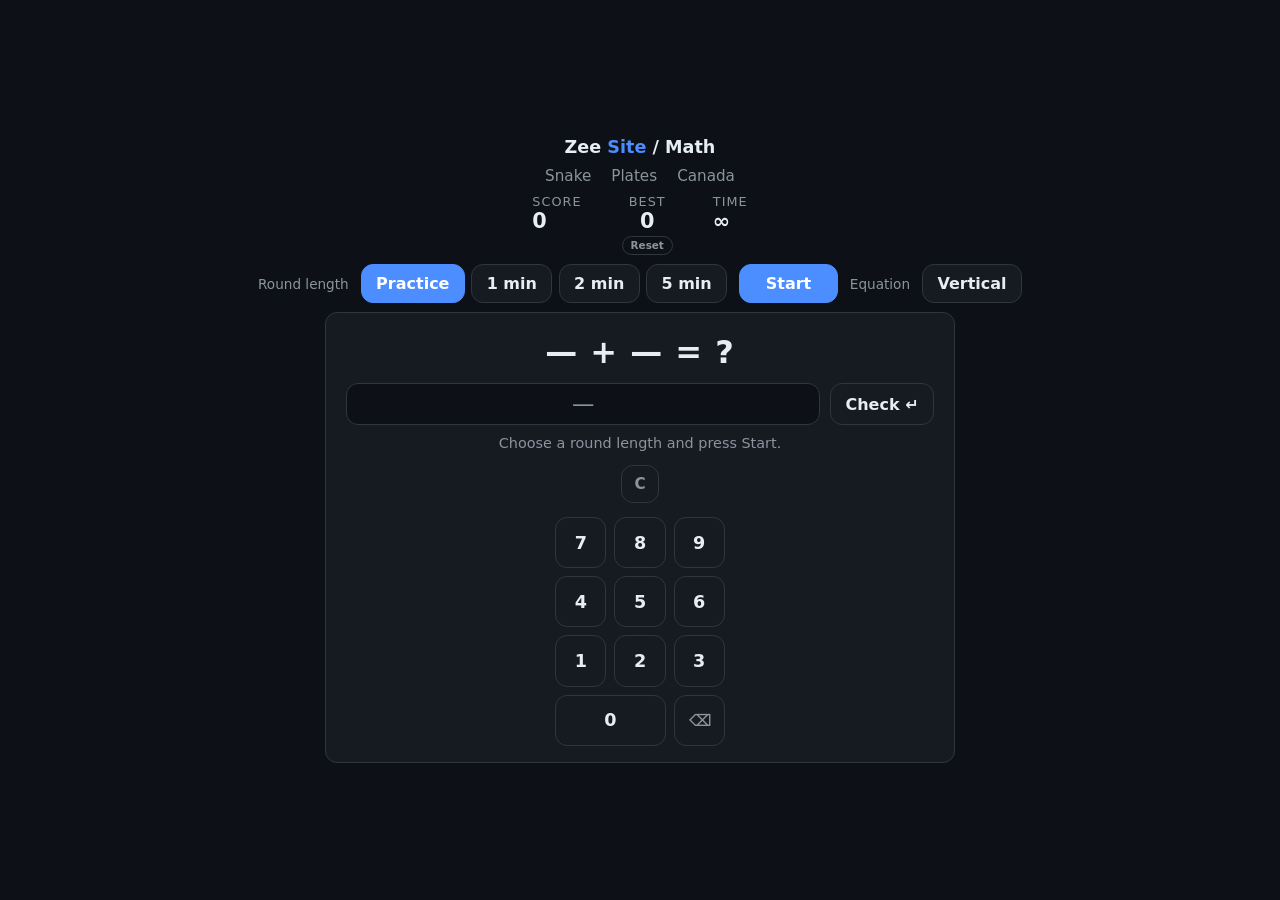
==== math.html @ 6aa4757a "Track collected emojis and display grouped counts above equation" ====
<!DOCTYPE html>
<html lang="en">
<head>
  <meta charset="UTF-8" />
  <meta name="viewport" content="width=device-width, initial-scale=1.0" />
  <meta name="description" content="A timed addition and subtraction game with an on-screen numpad and high scores." />
  <title>Math — Zee Site</title>
  <style>
    :root {
      --bg: #0d1117;
      --surface: #161b22;
      --text: #e6edf3;
      --muted: #8b949e;
      --accent: #4c8dff;
      --border: #30363d;
      --good: #3fb950;
      --bad: #f85149;
      --tens: #58a6ff;
      --ones: #e3b341;
      --radius: 12px;
    }

    * { margin: 0; padding: 0; box-sizing: border-box; }
    [hidden] { display: none !important; }

    body {
      font-family: system-ui, -apple-system, "Segoe UI", sans-serif;
      background: var(--bg);
      color: var(--text);
      min-height: 100vh;
      display: flex;
      flex-direction: column;
      align-items: center;
      justify-content: center;
      gap: 0.9rem;
      padding: 1.5rem;
    }

    .brand { text-decoration: none; color: var(--text); font-weight: 700; font-size: 1.1rem; }
    .brand span { color: var(--accent); }
    .game-nav { display: flex; gap: 1.25rem; }
    .game-nav a { color: var(--muted); text-decoration: none; font-size: 0.95rem; }
    .game-nav a:hover { color: var(--text); }

    .hud {
      display: flex;
      gap: 2.5rem;
      font-variant-numeric: tabular-nums;
    }
    .hud .label { color: var(--muted); font-size: 0.8rem; text-transform: uppercase; letter-spacing: 0.08em; }
    .hud .value { font-size: 1.3rem; font-weight: 700; }
    .hud .best-cell { text-align: center; }
    .reset-best {
      display: block;
      margin: 0.15rem auto 0;
      padding: 0.15rem 0.5rem;
      font-size: 0.65rem;
      font-weight: 600;
      color: var(--muted);
      background: transparent;
      border: 1px solid var(--border);
      border-radius: 999px;
    }
    .reset-best:hover:not(:disabled) { color: var(--text); border-color: var(--accent); }

    .timebar { width: 100%; max-width: 420px; height: 4px; background: var(--border); border-radius: 999px; overflow: hidden; }
    .timebar-fill { height: 100%; width: 100%; background: var(--accent); transition: width 0.2s linear; }

    .setup {
      display: flex;
      align-items: center;
      gap: 0.75rem;
      flex-wrap: wrap;
      justify-content: center;
    }
    .setup-label { color: var(--muted); font-size: 0.85rem; }
    .presets { display: flex; gap: 0.4rem; }

    button {
      background: var(--surface);
      color: var(--text);
      border: 1px solid var(--border);
      padding: 0.55rem 0.9rem;
      border-radius: var(--radius);
      font: inherit;
      font-weight: 600;
      cursor: pointer;
    }
    button:hover:not(:disabled) { border-color: var(--accent); }
    button:disabled { opacity: 0.45; cursor: default; }
    button:focus-visible { outline: 2px solid var(--accent); outline-offset: 2px; }

    .preset.selected { background: var(--accent); border-color: var(--accent); color: #fff; }
    .primary { background: var(--accent); border-color: var(--accent); color: #fff; padding-inline: 1.6rem; }

    .board-wrap { position: relative; width: 100%; max-width: 420px; }
    .main-col { display: flex; flex-direction: column; gap: 0.9rem; min-width: 0; }
    .emoji-strip {
      display: flex;
      align-items: center;
      gap: 0.5rem;
      flex-wrap: wrap;
      padding: 0.4rem 0.6rem;
      background: var(--bg);
      border: 1px solid var(--border);
      border-radius: 8px;
      min-height: 2.2rem;
    }
    .emoji-strip .strip-title {
      color: var(--muted);
      font-size: 0.7rem;
      text-transform: uppercase;
      letter-spacing: 0.08em;
      margin-right: 0.25rem;
    }
    .emoji-strip .chips {
      display: flex;
      align-items: center;
      gap: 0.35rem;
      flex-wrap: wrap;
      flex: 1 1 auto;
    }
    .emoji-strip .chip {
      display: inline-flex;
      align-items: center;
      gap: 0.25rem;
      background: var(--surface);
      border: 1px solid var(--border);
      border-radius: 999px;
      padding: 0.15rem 0.5rem;
      font-size: 0.95rem;
      line-height: 1;
    }
    .emoji-strip .chip .n {
      color: var(--muted);
      font-size: 0.7rem;
      font-variant-numeric: tabular-nums;
    }
    .emoji-strip .strip-total {
      color: var(--muted);
      font-size: 0.8rem;
      font-variant-numeric: tabular-nums;
      margin-left: auto;
    }

    .game {
      background: var(--surface);
      border: 1px solid var(--border);
      border-radius: var(--radius);
      padding: 1.25rem;
      display: flex;
      flex-direction: column;
      gap: 0.9rem;
    }

    .question {
      text-align: center;
      font-size: 2.4rem;
      font-weight: 700;
      font-variant-numeric: tabular-nums;
      letter-spacing: 0.03em;
      padding: 0.4rem 0;
    }
    .question.vertical {
      display: flex;
      flex-direction: column;
      align-items: flex-end;
      width: max-content;
      margin-inline: auto;
      line-height: 1.1;
      padding: 0;
    }
    .question.vertical .v-row { padding-right: 0.35rem; }
    .question.vertical .v-rule { width: 100%; height: 2px; background: var(--text); margin: 0.15rem 0; }

    .answer-row { display: flex; gap: 0.6rem; }
    .answer {
      flex: 1;
      min-height: 3rem;
      display: flex;
      align-items: center;
      justify-content: center;
      background: var(--bg);
      border: 1px solid var(--border);
      border-radius: var(--radius);
      font-size: 1.6rem;
      font-weight: 700;
      font-variant-numeric: tabular-nums;
    }
    .answer.empty { color: var(--muted); font-weight: 400; }
    .check { min-width: 6.5rem; }

    .feedback { text-align: center; min-height: 1.3rem; font-size: 0.9rem; color: var(--muted); }
    .feedback.good { color: var(--good); }
    .feedback.bad { color: var(--bad); }

    .work {
      border-top: 1px solid var(--border);
      padding-top: 0.9rem;
      display: flex;
      flex-direction: column;
      gap: 0.75rem;
      text-align: left;
    }
    .work h3 {
      font-size: 0.75rem;
      text-transform: uppercase;
      letter-spacing: 0.08em;
      color: var(--accent);
      margin-bottom: 0.35rem;
    }
    .break-diagram { display: flex; flex-direction: column; gap: 0.75rem; }
    .break-equation {
      display: flex;
      align-items: flex-start;
      justify-content: center;
      gap: 0.6rem;
      flex-wrap: wrap;
    }
    .break-term { display: flex; flex-direction: column; align-items: center; min-width: 5.6rem; }
    .break-term .num { font-size: 1.4rem; font-weight: 700; font-variant-numeric: tabular-nums; line-height: 1.2; }
    .break-term .num.whole { color: var(--text); }
    .break-term .num.split { color: var(--accent); }
    .break-op { font-size: 1.3rem; color: var(--muted); padding-top: 0.1rem; }
    .break-result { font-size: 1.4rem; font-weight: 700; color: var(--good); padding-top: 0.1rem; font-variant-numeric: tabular-nums; }
    .bond {
      width: 100%;
      height: 16px;
      position: relative;
      margin-top: 2px;
    }
    .bond .stem { position: absolute; left: 50%; top: 0; width: 2px; height: 8px; background: var(--border); }
    .bond .bar { position: absolute; left: 24%; right: 24%; top: 8px; height: 2px; background: var(--border); }
    .bond .leg { position: absolute; top: 8px; width: 2px; height: 8px; background: var(--border); }
    .bond .leg.left { left: 24%; }
    .bond .leg.right { right: 24%; }
    .break-boxes { display: flex; gap: 0.45rem; width: 100%; }
    .break-box {
      flex: 1;
      min-width: 0;
      text-align: center;
      background: var(--bg);
      border: 2px solid var(--border);
      border-radius: 8px;
      padding: 0.3rem 0.15rem;
    }
    .break-box.tens { border-color: var(--tens); }
    .break-box.ones { border-color: var(--ones); }
    .break-box b { display: block; font-size: 1.15rem; font-variant-numeric: tabular-nums; }
    .break-box.tens b { color: var(--tens); }
    .break-box.ones b { color: var(--ones); }
    .break-box small { display: block; color: var(--muted); font-size: 0.55rem; letter-spacing: 0.08em; }
    .break-steps { display: flex; flex-direction: column; gap: 0.15rem; font-size: 0.95rem; font-variant-numeric: tabular-nums; }
    .break-steps .line { display: flex; gap: 0.5rem; align-items: baseline; color: var(--muted); }
    .break-steps .line .tag { min-width: 3.4rem; font-size: 0.6rem; text-transform: uppercase; letter-spacing: 0.08em; color: var(--muted); }
    .break-steps .line.tens-line .eq { color: var(--tens); }
    .break-steps .line.ones-line .eq { color: var(--ones); }
    .break-steps .line.final { color: var(--text); font-weight: 700; }
    .break-steps .line.final .eq { color: var(--good); }
    .break-steps .note { font-size: 0.8rem; color: var(--muted); padding-left: 3.9rem; }
    .nl-svg { display: block; width: 100%; height: auto; }
    .nl-base, .nl-tick { stroke: var(--border); stroke-width: 2; }
    .nl-tick { stroke-width: 1.5; }
    .nl-dot { fill: var(--bg); stroke: var(--accent); stroke-width: 2; }
    .nl-dot.end { fill: var(--accent); }
    .nl-label { fill: var(--muted); font-size: 11px; font-variant-numeric: tabular-nums; }
    .nl-label.end { fill: var(--accent); font-weight: 700; }
    .nl-arc { fill: none; stroke: var(--accent); stroke-width: 1.5; }
    .nl-arrow { fill: var(--border); }
    .nl-jump { fill: var(--text); font-size: 10px; text-anchor: middle; }
    .work-summary { color: var(--muted); font-size: 0.85rem; }
    .work .next { align-self: center; }

    .numpad {
      display: grid;
      grid-template-columns: repeat(3, 3.2rem);
      gap: 0.5rem;
      align-self: center;
    }
    .numpad button { height: 3.2rem; font-size: 1.1rem; }
    .numpad button.wide { grid-column: span 2; }
    .numpad .fn { color: var(--muted); font-size: 1rem; }
    .clear-btn {
      align-self: center;
      width: 2.4rem;
      height: 2.4rem;
      padding: 0;
      font-size: 0.95rem;
      color: var(--muted);
      margin-bottom: 0.25rem;
    }

    .overlay {
      position: absolute;
      inset: 0;
      display: flex;
      flex-direction: column;
      align-items: center;
      justify-content: center;
      gap: 0.75rem;
      background: color-mix(in srgb, var(--bg) 82%, transparent);
      border-radius: var(--radius);
      text-align: center;
      padding: 1rem;
    }
    .overlay h2 { font-size: 1.6rem; }
    .overlay p { color: var(--muted); }
    .overlay-actions { display: flex; gap: 0.6rem; flex-wrap: wrap; justify-content: center; }

    /* Desktop: two-column layout to avoid vertical scrolling on 1080p */
    @media (min-width: 900px) {
      body { padding: 0.75rem 1rem; gap: 0.6rem; }
      .timebar { max-width: 630px; }
      .board-wrap { max-width: 630px; }
      .game { flex-direction: row; align-items: flex-start; gap: 1.25rem; padding: 1rem 1.25rem; }
      .main-col { flex: 1 1 0; gap: 0.6rem; }
      .work {
        border-top: 1px solid var(--border);
        padding-top: 0.9rem;
        padding-left: 0;
      }
      .question { font-size: 2rem; padding: 0.2rem 0; }
      .answer { min-height: 2.6rem; font-size: 1.4rem; }
    }

  </style>
</head>
<body>
  <a class="brand" href="index.html">Zee<span> Site</span> / Math</a>
  <nav class="game-nav">
    <a href="snake.html">Snake</a>
    <a href="plates.html">Plates</a>
    <a href="plates-canada.html">Canada</a>
  </nav>

  <div class="hud">
    <div><div class="label">Score</div><div class="value" id="score">0</div></div>
    <div class="best-cell">
      <div class="label">Best</div>
      <div class="value" id="best">0</div>
      <button type="button" id="resetBestBtn" class="reset-best" title="Reset best score" aria-label="Reset best score">Reset</button>
    </div>
    <div><div class="label">Time</div><div class="value" id="time">60</div></div>
  </div>

  <div class="timebar" id="timebar" aria-hidden="true"><div class="timebar-fill" id="timeFill"></div></div>

  <div class="setup">
    <span class="setup-label">Round length</span>
    <div class="presets" id="presets" role="group" aria-label="Round length">
      <button type="button" class="preset selected" data-seconds="0" aria-pressed="true">Practice</button>
      <button type="button" class="preset" data-seconds="60" aria-pressed="false">1 min</button>
      <button type="button" class="preset" data-seconds="120" aria-pressed="false">2 min</button>
      <button type="button" class="preset" data-seconds="300" aria-pressed="false">5 min</button>
    </div>
    <button type="button" id="startBtn" class="primary">Start</button>
    <span class="setup-label">Equation</span>
    <button type="button" id="layoutBtn" class="preset" aria-pressed="false" aria-label="Show equations vertically">Vertical</button>
  </div>

  <div class="board-wrap">
    <section class="game" id="game" aria-label="Math game">
      <div class="main-col">
        <div class="emoji-strip" id="emojiStrip" hidden>
          <span class="strip-title">Collected</span>
          <span class="chips" id="emojiChips"></span>
          <span class="strip-total" id="emojiTotal">0</span>
        </div>
        <div class="question" id="question" aria-live="polite">&#8212; + &#8212; = ?</div>

        <div class="answer-row">
          <div class="answer empty" id="answer" aria-label="Your answer">&#8212;</div>
          <button type="button" id="checkBtn" class="check">Check &#8629;</button>
        </div>

        <p class="feedback" id="feedback" aria-live="polite">Choose a round length and press Start.</p>

        <button type="button" id="clearBtn" class="fn clear-btn" data-key="clear" aria-label="Clear answer">C</button>
        <div class="numpad" id="numpad">
          <button type="button" data-key="7" aria-label="Digit 7">7</button>
          <button type="button" data-key="8" aria-label="Digit 8">8</button>
          <button type="button" data-key="9" aria-label="Digit 9">9</button>
          <button type="button" data-key="4" aria-label="Digit 4">4</button>
          <button type="button" data-key="5" aria-label="Digit 5">5</button>
          <button type="button" data-key="6" aria-label="Digit 6">6</button>
          <button type="button" data-key="1" aria-label="Digit 1">1</button>
          <button type="button" data-key="2" aria-label="Digit 2">2</button>
          <button type="button" data-key="3" aria-label="Digit 3">3</button>
          <button type="button" data-key="0" class="wide" aria-label="Digit 0">0</button>
          <button type="button" class="fn" data-key="back" aria-label="Backspace">&#9003;</button>
        </div>

        <div class="work" id="work" hidden>
          <button type="button" id="nextBtn" class="primary next">Next question</button>
          <div>
            <h3>Break apart</h3>
            <div class="steps" id="workSteps"></div>
          </div>
          <div>
            <h3>Number line</h3>
            <div class="number-line" id="workLine"></div>
            <div class="work-summary" id="workSummary"></div>
          </div>
        </div>
      </div>
    </section>

    <div class="overlay" id="overlay" hidden>
      <h2 id="overlayTitle">Time's up!</h2>
      <p id="overlayText">Score: 0 &middot; Best: 0</p>
      <div class="overlay-actions">
        <button type="button" id="againBtn" class="primary">Play again</button>
        <button type="button" id="stopBtn">Stop</button>
      </div>
    </div>
  </div>


  <script>
    const scoreEl = document.getElementById('score');
    const bestEl = document.getElementById('best');
    const timeEl = document.getElementById('time');
    const timebarEl = document.getElementById('timebar');
    const timeFill = document.getElementById('timeFill');
    const presetsEl = document.getElementById('presets');
    const startBtn = document.getElementById('startBtn');
    const layoutBtn = document.getElementById('layoutBtn');
    const questionEl = document.getElementById('question');
    const answerEl = document.getElementById('answer');
    const checkBtn = document.getElementById('checkBtn');
    const feedbackEl = document.getElementById('feedback');
    const workEl = document.getElementById('work');
    const workStepsEl = document.getElementById('workSteps');
    const workLineEl = document.getElementById('workLine');
    const workSummaryEl = document.getElementById('workSummary');
    const emojiStripEl = document.getElementById('emojiStrip');
    const emojiChipsEl = document.getElementById('emojiChips');
    const emojiTotalEl = document.getElementById('emojiTotal');
    const nextBtn = document.getElementById('nextBtn');
    const numpadEl = document.getElementById('numpad');
    const clearBtn = document.getElementById('clearBtn');
    const overlay = document.getElementById('overlay');
    const overlayTitle = document.getElementById('overlayTitle');
    const overlayText = document.getElementById('overlayText');
    const againBtn = document.getElementById('againBtn');
    const stopBtn = document.getElementById('stopBtn');
    const resetBestBtn = document.getElementById('resetBestBtn');

    let best = 0;
    try {
      const stored = Number(localStorage.getItem('math-best') || 0);
      if (Number.isFinite(stored) && stored >= 0) best = stored;
    } catch (e) { /* storage unavailable */ }

    let roundSeconds = 0;
    let secondsLeft = 0;
    let score = 0;
    let running = false;
    let answer = '';
    let current = null;
    let lastKey = '';
    let deadline = 0;
    let timerId = null;
    let vertical = false;
    let showingWork = false;
    let collectedEmojis = {};
    let collectedTotal = 0;

    function updateHud() {
      scoreEl.textContent = score;
      bestEl.textContent = best;
      const untimed = roundSeconds === 0;
      timeEl.textContent = untimed ? '\u221E' : secondsLeft;
      timebarEl.hidden = untimed;
      if (!untimed) timeFill.style.width = (secondsLeft / roundSeconds * 100) + '%';
    }

    function selectPreset(seconds) {
      if (running) return;
      roundSeconds = seconds;
      secondsLeft = seconds;
      presetsEl.querySelectorAll('.preset').forEach((b) => {
        const on = Number(b.dataset.seconds) === seconds;
        b.classList.toggle('selected', on);
        b.setAttribute('aria-pressed', String(on));
      });
      updateHud();
    }

    function setFeedback(message, tone) {
      feedbackEl.textContent = message;
      feedbackEl.className = 'feedback' + (tone ? ' ' + tone : '');
    }

    function renderQuestion() {
      questionEl.classList.toggle('vertical', vertical && !!current);
      if (!current) {
        questionEl.textContent = '\u2014 + \u2014 = ?';
      } else if (vertical) {
        questionEl.innerHTML = '<span class="v-row">' + current.a + '</span>' +
          '<span class="v-row">' + current.op + ' ' + current.b + '</span>' +
          '<span class="v-rule"></span>' +
          '<span class="v-row">?</span>';
      } else {
        questionEl.textContent = current.a + ' ' + current.op + ' ' + current.b + ' = ?';
      }
    }

    function generateQuestion() {
      let q, key, tries = 0;
      do {
        const op = Math.random() < 0.5 ? '+' : '\u2212';
        let a = 10 + Math.floor(Math.random() * 90);
        let b;
        if (op === '+') {
          // Keep both operands two-digit and cap the sum at 109.
          b = 10 + Math.floor(Math.random() * (100 - a));
        } else {
          b = 10 + Math.floor(Math.random() * 90);
          if (a < b) { const t = a; a = b; b = t; }
        }
        q = { a: a, b: b, op: op, result: op === '+' ? a + b : a - b };
        key = a + op + b;
        tries++;
      } while (key === lastKey && tries < 10);
      lastKey = key;
      current = q;
      renderQuestion();
    }

    function clearAnswer() {
      answer = '';
      answerEl.textContent = '\u2014';
      answerEl.classList.add('empty');
    }

    function appendDigit(digit) {
      if (!running || showingWork || answer.length >= 3) return;
      answer += digit;
      answerEl.textContent = answer;
      answerEl.classList.remove('empty');
    }

    function backspace() {
      if (!running || showingWork) return;
      answer = answer.slice(0, -1);
      answerEl.textContent = answer || '\u2014';
      answerEl.classList.toggle('empty', answer === '');
    }

    function partsOf(n) {
      return { tens: Math.floor(n / 10) * 10, ones: n % 10 };
    }

    function workRow(text) {
      const row = document.createElement('div');
      row.className = 'line';
      row.textContent = text;
      return row;
    }

    function breakBoxes(parts) {
      const bond = document.createElement('div');
      bond.className = 'bond';
      ['stem', 'bar', 'leg left', 'leg right'].forEach((cls) => {
        const el = document.createElement('span');
        el.className = cls;
        bond.appendChild(el);
      });
      const boxes = document.createElement('div');
      boxes.className = 'break-boxes';
      [['tens', parts.tens, 'TENS'], ['ones', parts.ones, 'ONES']].forEach(([kind, value, label]) => {
        const box = document.createElement('div');
        box.className = 'break-box ' + kind;
        const b = document.createElement('b');
        b.textContent = value;
        const small = document.createElement('small');
        small.textContent = label;
        box.appendChild(b);
        box.appendChild(small);
        boxes.appendChild(box);
      });
      return [bond, boxes];
    }

    function breakTerm(number, parts) {
      const term = document.createElement('div');
      term.className = 'break-term';
      const num = document.createElement('span');
      num.className = 'num ' + (parts ? 'split' : 'whole');
      num.textContent = number;
      term.appendChild(num);
      if (parts) breakBoxes(parts).forEach((el) => term.appendChild(el));
      return term;
    }

    function breakStep(tag, text, cls) {
      const line = document.createElement('div');
      line.className = 'line' + (cls ? ' ' + cls : '');
      const tagEl = document.createElement('span');
      tagEl.className = 'tag';
      tagEl.textContent = tag;
      const eq = document.createElement('span');
      eq.className = 'eq';
      eq.textContent = text;
      line.appendChild(tagEl);
      line.appendChild(eq);
      return line;
    }

    function renderNumberLine(start, jumps, sign, end) {
      const ns = 'http://www.w3.org/2000/svg';
      const svg = document.createElementNS(ns, 'svg');
      svg.setAttribute('viewBox', '0 0 400 140');
      svg.setAttribute('class', 'nl-svg');
      svg.setAttribute('role', 'img');
      svg.setAttribute('aria-label', 'Open number line from ' + start + ' to ' + end);
      const add = (tag, attrs, text) => {
        const el = document.createElementNS(ns, tag);
        Object.entries(attrs).forEach(([k, v]) => el.setAttribute(k, String(v)));
        if (text !== undefined) el.textContent = text;
        svg.appendChild(el);
        return el;
      };

      const count = jumps.length;
      const pad = 36;
      const base = 100;
      const reverse = sign === '\u2212';
      const unit = count ? (400 - pad * 2) / count : 0;
      const widths = jumps.map((j) => j === 10 ? 1 : 0.5);
      const total = widths.reduce((sum, w) => sum + w, 0) * unit;
      const left = (400 - total) / 2;
      const xs = [reverse ? left + total : left];
      for (let i = 0; i < count; i++) {
        xs.push(xs[i] + (reverse ? -1 : 1) * widths[i] * unit);
      }
      const minX = Math.min.apply(null, xs);
      const maxX = Math.max.apply(null, xs);

      add('line', { x1: minX - 20, y1: base, x2: maxX + 12, y2: base, class: 'nl-base' });
      const tip = reverse ? minX - 18 : maxX + 18;
      const back = reverse ? minX - 9 : maxX + 9;
      add('polygon', {
        points: tip + ',' + base + ' ' + back + ',' + (base - 5) + ' ' + back + ',' + (base + 5),
        class: 'nl-arrow'
      });

      let value = start;
      for (let i = 0; i <= count; i++) {
        const x = xs[i];
        const last = i === count;
        add('line', { x1: x, y1: base - 6, x2: x, y2: base + 6, class: 'nl-tick' });
        add('circle', { cx: x, cy: base, r: 4, class: 'nl-dot' + (last ? ' end' : '') });
        add('text', { x: x, y: 124, class: 'nl-label' + (last ? ' end' : ''), 'text-anchor': 'middle' }, String(value));
        if (i < count) {
          const nx = xs[i + 1];
          const bigJump = jumps[i] === 10;
          const lift = bigJump ? (i % 2 === 0 ? 42 : 60) : (i % 2 === 0 ? 9 : 12);
          add('path', {
            d: 'M ' + x + ' ' + base + ' C ' + x + ' ' + (base - lift) + ', ' + nx + ' ' + (base - lift) + ', ' + nx + ' ' + base,
            class: 'nl-arc'
          });
          add('text', { x: (x + nx) / 2, y: base - lift + (bigJump ? 4 : -4), class: 'nl-jump' }, sign + jumps[i]);
          value += sign === '+' ? jumps[i] : -jumps[i];
        }
      }

      workLineEl.replaceChildren(svg);
    }

    function renderWork() {
      const { a, b, op, result } = current;
      const aParts = partsOf(a);
      const bParts = partsOf(b);
      const jumps = [];
      for (let t = 0; t < bParts.tens / 10; t++) jumps.push(10);
      for (let o = 0; o < bParts.ones; o++) jumps.push(1);
      const sign = op === '+' ? '+' : '\u2212';

      workStepsEl.className = 'break-diagram';
      workStepsEl.replaceChildren();

      const equation = document.createElement('div');
      equation.className = 'break-equation';
      equation.appendChild(breakTerm(a, op === '+' ? aParts : null));
      const opEl = document.createElement('span');
      opEl.className = 'break-op';
      opEl.textContent = sign;
      equation.appendChild(opEl);
      equation.appendChild(breakTerm(b, bParts));
      const equalsEl = document.createElement('span');
      equalsEl.className = 'break-op';
      equalsEl.textContent = '=';
      equation.appendChild(equalsEl);
      const resultEl = document.createElement('span');
      resultEl.className = 'break-result';
      resultEl.textContent = result;
      equation.appendChild(resultEl);
      workStepsEl.appendChild(equation);

      const steps = document.createElement('div');
      steps.className = 'break-steps';
      if (op === '+') {
        const tensSum = aParts.tens + bParts.tens;
        const onesSum = aParts.ones + bParts.ones;
        steps.appendChild(breakStep('Tens', aParts.tens + ' + ' + bParts.tens + ' = ' + tensSum, 'tens-line'));
        steps.appendChild(breakStep('Ones', aParts.ones + ' + ' + bParts.ones + ' = ' + onesSum, 'ones-line'));
        if (onesSum >= 10) {
          steps.appendChild(breakStep('Regroup', onesSum + ' = 10 + ' + (onesSum - 10), 'ones-line'));
          steps.appendChild(breakStep('Final', tensSum + ' + ' + onesSum + ' = ' + result, 'final'));
          const note = document.createElement('div');
          note.className = 'note';
          note.textContent = tensSum + ' + 10 = ' + (tensSum + 10) + ', then + ' + (onesSum - 10) + ' = ' + result;
          steps.appendChild(note);
        } else {
          steps.appendChild(breakStep('Final', tensSum + ' + ' + onesSum + ' = ' + result, 'final'));
        }
      } else {
        const middle = a - bParts.tens;
        steps.appendChild(breakStep('Break', b + ' = ' + bParts.tens + ' + ' + bParts.ones));
        steps.appendChild(breakStep('Tens', a + ' \u2212 ' + bParts.tens + ' = ' + middle, 'tens-line'));
        steps.appendChild(breakStep('Ones', middle + ' \u2212 ' + bParts.ones + ' = ' + result, 'final'));
      }
      workStepsEl.appendChild(steps);

      renderNumberLine(a, jumps, sign, result);
      workSummaryEl.textContent = a + ' ' + op + ' ' + b + ' = ' + result;
    }

    function setWorkVisible(visible) {
      showingWork = visible;
      workEl.hidden = !visible;
      checkBtn.disabled = visible;
      numpadEl.hidden = visible;
      clearBtn.hidden = visible;
      numpadEl.querySelectorAll('button').forEach((b) => { b.disabled = visible; });
      clearBtn.disabled = visible;
    }

    function showWork() {
      renderWork();
      setWorkVisible(true);
      nextBtn.focus();
    }

    function nextQuestion() {
      setWorkVisible(false);
      clearAnswer();
      generateQuestion();
      setFeedback('Go!');
    }

    // Fun emojis for the green "correct" message. Shark, dino and fireworks
    // are the priority picks, so they turn up more often than the rest.
    const priorityEmojis = ['🦈', '🦖', '🎆'];
    const funEmojis = ['🎉', '⭐', '🏆', '🚀', '💥', '🔥', '😎', '🥳', '✨', '💯', '🌟', '🍕', '🌈', '⚡'];

    function renderCollected() {
      if (collectedTotal === 0) {
        emojiStripEl.hidden = true;
        return;
      }
      emojiStripEl.hidden = false;
      emojiChipsEl.innerHTML = '';
      Object.keys(collectedEmojis).forEach((emo) => {
        const chip = document.createElement('span');
        chip.className = 'chip';
        chip.textContent = emo;
        const n = document.createElement('span');
        n.className = 'n';
        n.textContent = '\u00D7' + collectedEmojis[emo];
        chip.appendChild(n);
        emojiChipsEl.appendChild(chip);
      });
      emojiTotalEl.textContent = collectedTotal;
    }

    function correctMessage() {
      const pool = Math.random() < 0.6 ? priorityEmojis : funEmojis;
      const first = pool[Math.floor(Math.random() * pool.length)];
      collectedEmojis[first] = (collectedEmojis[first] || 0) + 1;
      collectedTotal++;
      let message = 'Correct! +1 point ' + first;
      if (Math.random() < 0.35) {
        const second = funEmojis[Math.floor(Math.random() * funEmojis.length)];
        message += ' ' + second;
        collectedEmojis[second] = (collectedEmojis[second] || 0) + 1;
        collectedTotal++;
      }
      renderCollected();
      return message;
    }

    function submit() {
      if (!running || showingWork || answer === '') return;
      if (Number(answer) === current.result) {
        score++;
        setFeedback(correctMessage(), 'good');
        updateHud();
      } else {
        setFeedback('Not quite — it was ' + current.result + '.', 'bad');
      }
      clearAnswer();
      if (roundSeconds === 0) showWork();
      else generateQuestion();
    }

    function start() {
      setWorkVisible(false);
      score = 0;
      collectedEmojis = {};
      collectedTotal = 0;
      renderCollected();
      secondsLeft = roundSeconds;
      running = true;
      clearAnswer();
      generateQuestion();
      setFeedback('Go!');
      overlay.hidden = true;
      presetsEl.querySelectorAll('button').forEach((b) => { b.disabled = true; });
      startBtn.disabled = false;
      startBtn.textContent = 'End round';
      updateHud();
      if (timerId) clearInterval(timerId);
      timerId = null;
      if (roundSeconds > 0) {
        deadline = performance.now() + roundSeconds * 1000;
        timerId = setInterval(tick, 200);
      }
    }

    function tick() {
      if (!running) return;
      const left = Math.max(0, Math.ceil((deadline - performance.now()) / 1000));
      if (left !== secondsLeft) { secondsLeft = left; updateHud(); }
      if (left === 0) endGame();
    }

    function endGame() {
      if (!running) return;
      const timedOut = roundSeconds > 0 && secondsLeft <= 0;
      running = false;
      if (timerId) clearInterval(timerId);
      timerId = null;
      secondsLeft = 0;
      setWorkVisible(false);
      clearAnswer();
      current = null;
      renderQuestion();

      if (score > best) {
        best = score;
        try { localStorage.setItem('math-best', String(best)); } catch (e) { /* storage unavailable */ }
        overlayTitle.textContent = 'New high score!';
      } else {
        overlayTitle.textContent = (roundSeconds > 0 && timedOut) ? "Time's up!" : 'Round over';
      }
      overlayText.textContent = 'Score: ' + score + ' · Best: ' + best;
      updateHud();
      overlay.hidden = false;
      presetsEl.querySelectorAll('button').forEach((b) => { b.disabled = false; });
      startBtn.disabled = false;
      startBtn.textContent = 'Start';
      againBtn.focus();
    }

    function stop() {
      running = false;
      if (timerId) clearInterval(timerId);
      timerId = null;
      setWorkVisible(false);
      clearAnswer();
      current = null;
      renderQuestion();
      setFeedback('Choose a round length and press Start.');
      overlay.hidden = true;
      presetsEl.querySelectorAll('button').forEach((b) => { b.disabled = false; });
      startBtn.disabled = false;
      startBtn.textContent = 'Start';
      startBtn.focus();
    }

    function resetBest() {
      best = 0;
      try { localStorage.removeItem('math-best'); } catch (e) { /* storage unavailable */ }
      updateHud();
      if (!running && overlay.hidden) setFeedback('Best score reset.');
    }

    presetsEl.addEventListener('click', (e) => {
      const b = e.target.closest('button[data-seconds]');
      if (b) selectPreset(Number(b.dataset.seconds));
    });

    startBtn.addEventListener('click', () => {
      if (running) endGame();
      else start();
    });
    againBtn.addEventListener('click', start);
    stopBtn.addEventListener('click', stop);
    resetBestBtn.addEventListener('click', resetBest);
    checkBtn.addEventListener('click', submit);
    nextBtn.addEventListener('click', nextQuestion);

    layoutBtn.addEventListener('click', () => {
      vertical = !vertical;
      layoutBtn.classList.toggle('selected', vertical);
      layoutBtn.setAttribute('aria-pressed', String(vertical));
      renderQuestion();
    });

    numpadEl.addEventListener('click', (e) => {
      const b = e.target.closest('button[data-key]');
      if (!b) return;
      const key = b.dataset.key;
      if (showingWork) return;
      if (/^\d$/.test(key)) appendDigit(key);
      else if (key === 'back') backspace();
      else if (key === 'clear') clearAnswer();
    });

    clearBtn.addEventListener('click', () => {
      if (showingWork) return;
      clearAnswer();
    });

    document.addEventListener('keydown', (e) => {
      if (!running) {
        const onButton = e.target instanceof Element && e.target.closest('button');
        if ((e.key === 'Enter' || e.code === 'Space') && !onButton) {
          e.preventDefault();
          start();
        }
        return;
      }
      if (showingWork) {
        if (e.key === 'Enter' || e.code === 'Space') {
          e.preventDefault();
          nextQuestion();
        }
        return;
      }
      if (/^\d$/.test(e.key)) {
        e.preventDefault();
        appendDigit(e.key);
      } else if (e.key === 'Backspace') {
        e.preventDefault();
        backspace();
      } else if (e.key === 'Delete' || e.key === 'Escape' || e.key.toLowerCase() === 'c') {
        e.preventDefault();
        clearAnswer();
      } else if (e.key === 'Enter') {
        e.preventDefault();
        submit();
      }
    });

    selectPreset(0);
    bestEl.textContent = best;
  </script>
</body>
</html>
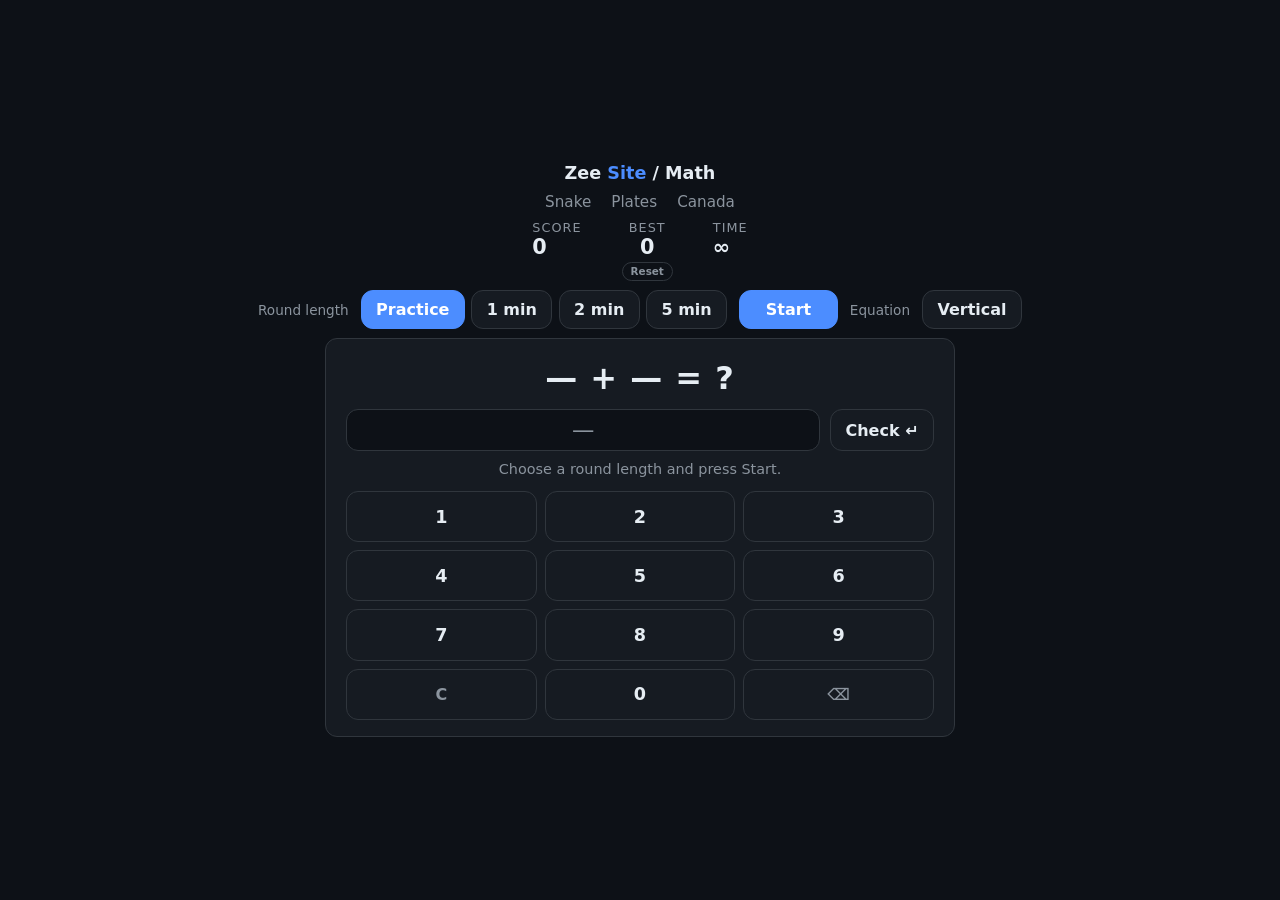
==== commit 0d35f6cb: "Revert numpad to previous (original) layout" ====
--- a/math.html
+++ b/math.html
@@ -273,9 +273,8 @@
 
     .numpad {
       display: grid;
-      grid-template-columns: repeat(3, 3.2rem);
+      grid-template-columns: repeat(3, 1fr);
       gap: 0.5rem;
-      align-self: center;
     }
     .numpad button { height: 3.2rem; font-size: 1.1rem; }
     .numpad button.wide { grid-column: span 2; }
@@ -375,18 +374,18 @@
 
         <p class="feedback" id="feedback" aria-live="polite">Choose a round length and press Start.</p>
 
-        <button type="button" id="clearBtn" class="fn clear-btn" data-key="clear" aria-label="Clear answer">C</button>
         <div class="numpad" id="numpad">
+          <button type="button" data-key="1" aria-label="Digit 1">1</button>
+          <button type="button" data-key="2" aria-label="Digit 2">2</button>
+          <button type="button" data-key="3" aria-label="Digit 3">3</button>
+          <button type="button" data-key="4" aria-label="Digit 4">4</button>
+          <button type="button" data-key="5" aria-label="Digit 5">5</button>
+          <button type="button" data-key="6" aria-label="Digit 6">6</button>
           <button type="button" data-key="7" aria-label="Digit 7">7</button>
           <button type="button" data-key="8" aria-label="Digit 8">8</button>
           <button type="button" data-key="9" aria-label="Digit 9">9</button>
-          <button type="button" data-key="4" aria-label="Digit 4">4</button>
-          <button type="button" data-key="5" aria-label="Digit 5">5</button>
-          <button type="button" data-key="6" aria-label="Digit 6">6</button>
-          <button type="button" data-key="1" aria-label="Digit 1">1</button>
-          <button type="button" data-key="2" aria-label="Digit 2">2</button>
-          <button type="button" data-key="3" aria-label="Digit 3">3</button>
-          <button type="button" data-key="0" class="wide" aria-label="Digit 0">0</button>
+          <button type="button" class="fn" data-key="clear" aria-label="Clear answer">C</button>
+          <button type="button" data-key="0" aria-label="Digit 0">0</button>
           <button type="button" class="fn" data-key="back" aria-label="Backspace">&#9003;</button>
         </div>
 
@@ -733,9 +732,7 @@
       workEl.hidden = !visible;
       checkBtn.disabled = visible;
       numpadEl.hidden = visible;
-      clearBtn.hidden = visible;
       numpadEl.querySelectorAll('button').forEach((b) => { b.disabled = visible; });
-      clearBtn.disabled = visible;
     }
 
     function showWork() {
@@ -920,11 +917,6 @@
       else if (key === 'clear') clearAnswer();
     });
 
-    clearBtn.addEventListener('click', () => {
-      if (showingWork) return;
-      clearAnswer();
-    });
-
     document.addEventListener('keydown', (e) => {
       if (!running) {
         const onButton = e.target instanceof Element && e.target.closest('button');
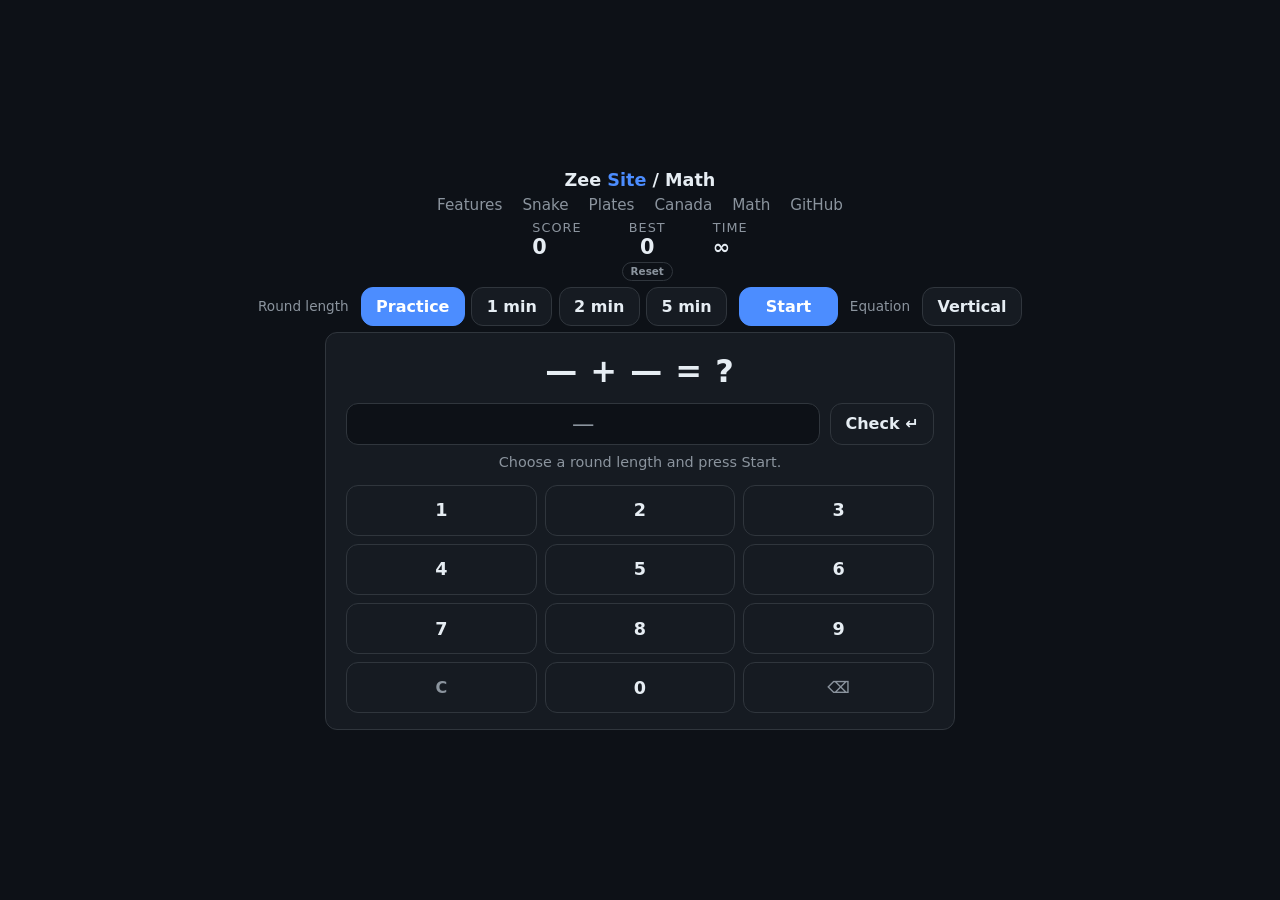
==== commit 2d6f01ae: "Unify top nav links and account for browser UI height (930px)" ====
--- a/math.html
+++ b/math.html
@@ -38,7 +38,7 @@
 
     .brand { text-decoration: none; color: var(--text); font-weight: 700; font-size: 1.1rem; }
     .brand span { color: var(--accent); }
-    .game-nav { display: flex; gap: 1.25rem; }
+    .game-nav { display: flex; gap: 1.25rem; flex-wrap: wrap; justify-content: center; }
     .game-nav a { color: var(--muted); text-decoration: none; font-size: 0.95rem; }
     .game-nav a:hover { color: var(--text); }
 
@@ -308,7 +308,7 @@
 
     /* Desktop: two-column layout to avoid vertical scrolling on 1080p */
     @media (min-width: 900px) {
-      body { padding: 0.75rem 1rem; gap: 0.6rem; }
+      body { padding: 0 1rem; gap: 0.4rem; }
       .timebar { max-width: 630px; }
       .board-wrap { max-width: 630px; }
       .game { flex-direction: row; align-items: flex-start; gap: 1.25rem; padding: 1rem 1.25rem; }
@@ -327,9 +327,12 @@
 <body>
   <a class="brand" href="index.html">Zee<span> Site</span> / Math</a>
   <nav class="game-nav">
+    <a href="index.html#features">Features</a>
     <a href="snake.html">Snake</a>
     <a href="plates.html">Plates</a>
     <a href="plates-canada.html">Canada</a>
+    <a href="math.html">Math</a>
+    <a href="https://github.com/ZeeBuild/ZeeBuild.github.io">GitHub</a>
   </nav>
 
   <div class="hud">
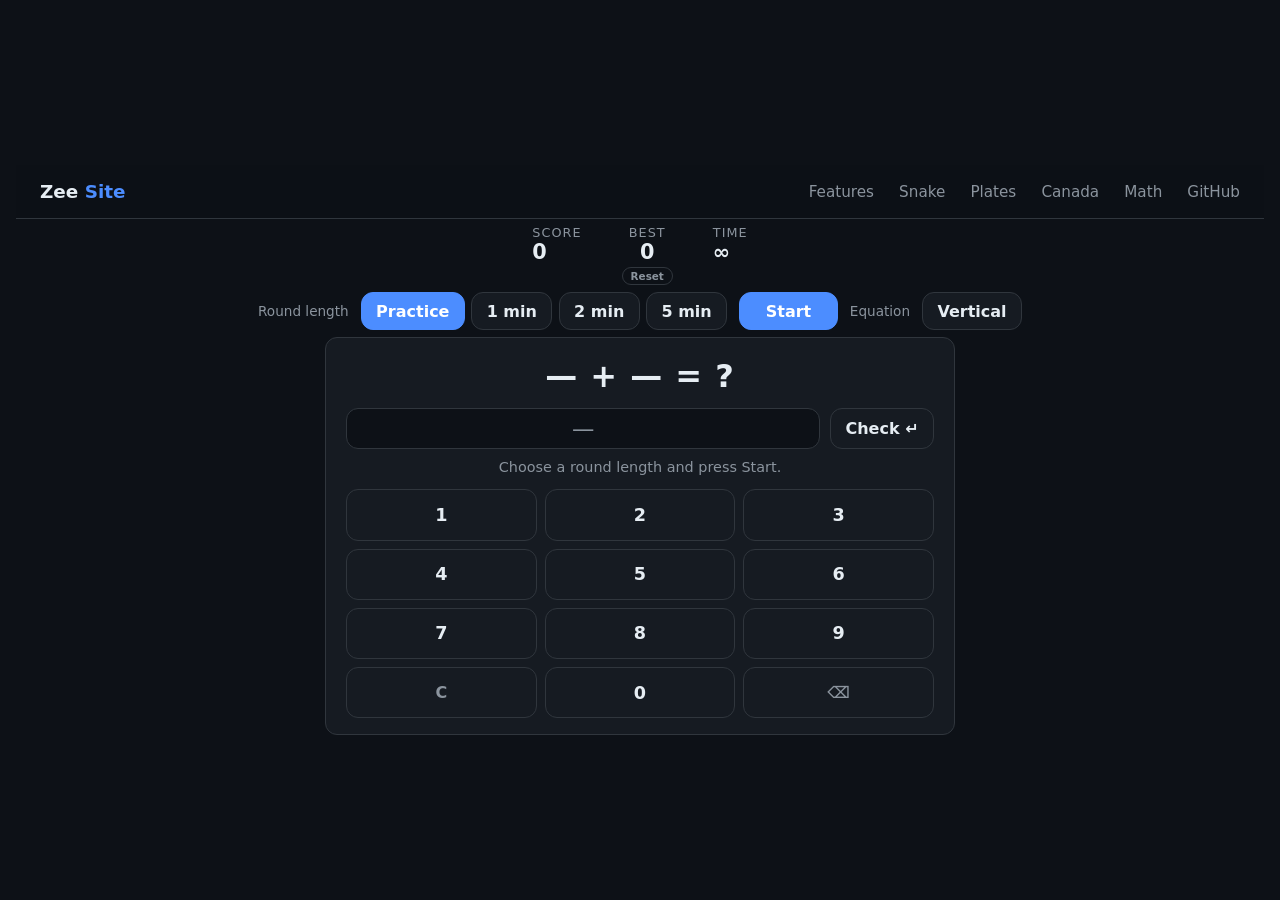
==== commit f6fee38f: "Copy index header format into math page" ====
--- a/math.html
+++ b/math.html
@@ -36,11 +36,22 @@
       padding: 1.5rem;
     }
 
-    .brand { text-decoration: none; color: var(--text); font-weight: 700; font-size: 1.1rem; }
+    .nav {
+      display: flex;
+      align-items: center;
+      justify-content: space-between;
+      padding: 1rem 1.5rem;
+      border-bottom: 1px solid var(--border);
+      position: sticky;
+      top: 0;
+      background: color-mix(in srgb, var(--bg) 85%, transparent);
+      backdrop-filter: blur(8px);
+      width: 100%;
+    }
+    .brand { font-weight: 700; font-size: 1.15rem; color: var(--text); text-decoration: none; }
     .brand span { color: var(--accent); }
-    .game-nav { display: flex; gap: 1.25rem; flex-wrap: wrap; justify-content: center; }
-    .game-nav a { color: var(--muted); text-decoration: none; font-size: 0.95rem; }
-    .game-nav a:hover { color: var(--text); }
+    .nav nav a { color: var(--muted); text-decoration: none; margin-left: 1.25rem; font-size: 0.95rem; }
+    .nav nav a:hover { color: var(--text); }
 
     .hud {
       display: flex;
@@ -325,15 +336,17 @@
   </style>
 </head>
 <body>
-  <a class="brand" href="index.html">Zee<span> Site</span> / Math</a>
-  <nav class="game-nav">
-    <a href="index.html#features">Features</a>
-    <a href="snake.html">Snake</a>
-    <a href="plates.html">Plates</a>
-    <a href="plates-canada.html">Canada</a>
-    <a href="math.html">Math</a>
-    <a href="https://github.com/ZeeBuild/ZeeBuild.github.io">GitHub</a>
-  </nav>
+  <header class="nav">
+    <a class="brand" href="index.html">Zee<span> Site</span></a>
+    <nav>
+      <a href="index.html#features">Features</a>
+      <a href="snake.html">Snake</a>
+      <a href="plates.html">Plates</a>
+      <a href="plates-canada.html">Canada</a>
+      <a href="math.html">Math</a>
+      <a href="https://github.com/ZeeBuild/ZeeBuild.github.io">GitHub</a>
+    </nav>
+  </header>
 
   <div class="hud">
     <div><div class="label">Score</div><div class="value" id="score">0</div></div>
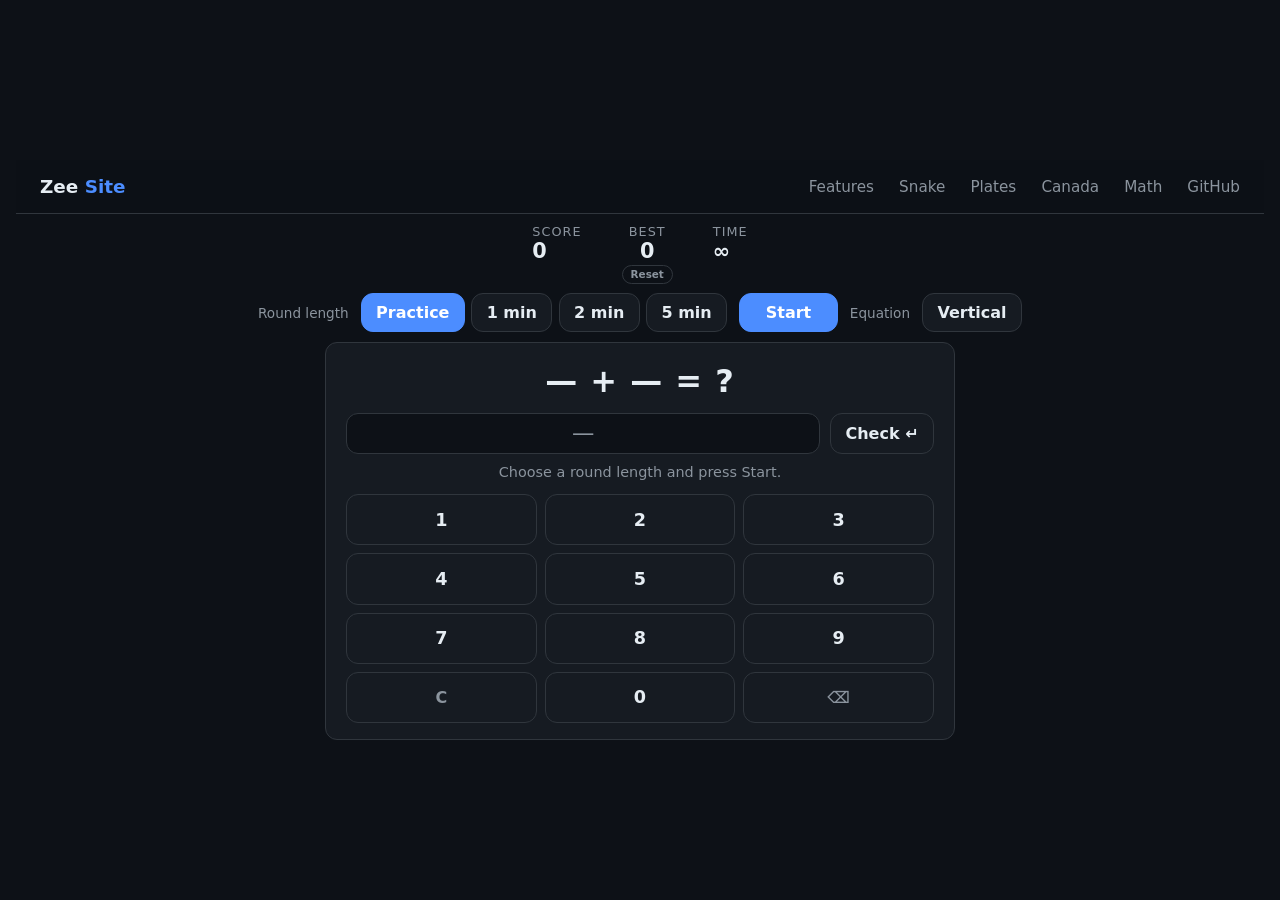
==== commit 0ac96a41: "Reverse browser-UI height adjustment (restore desktop padding/gap)" ====
--- a/math.html
+++ b/math.html
@@ -319,7 +319,7 @@
 
     /* Desktop: two-column layout to avoid vertical scrolling on 1080p */
     @media (min-width: 900px) {
-      body { padding: 0 1rem; gap: 0.4rem; }
+      body { padding: 0.75rem 1rem; gap: 0.6rem; }
       .timebar { max-width: 630px; }
       .board-wrap { max-width: 630px; }
       .game { flex-direction: row; align-items: flex-start; gap: 1.25rem; padding: 1rem 1.25rem; }
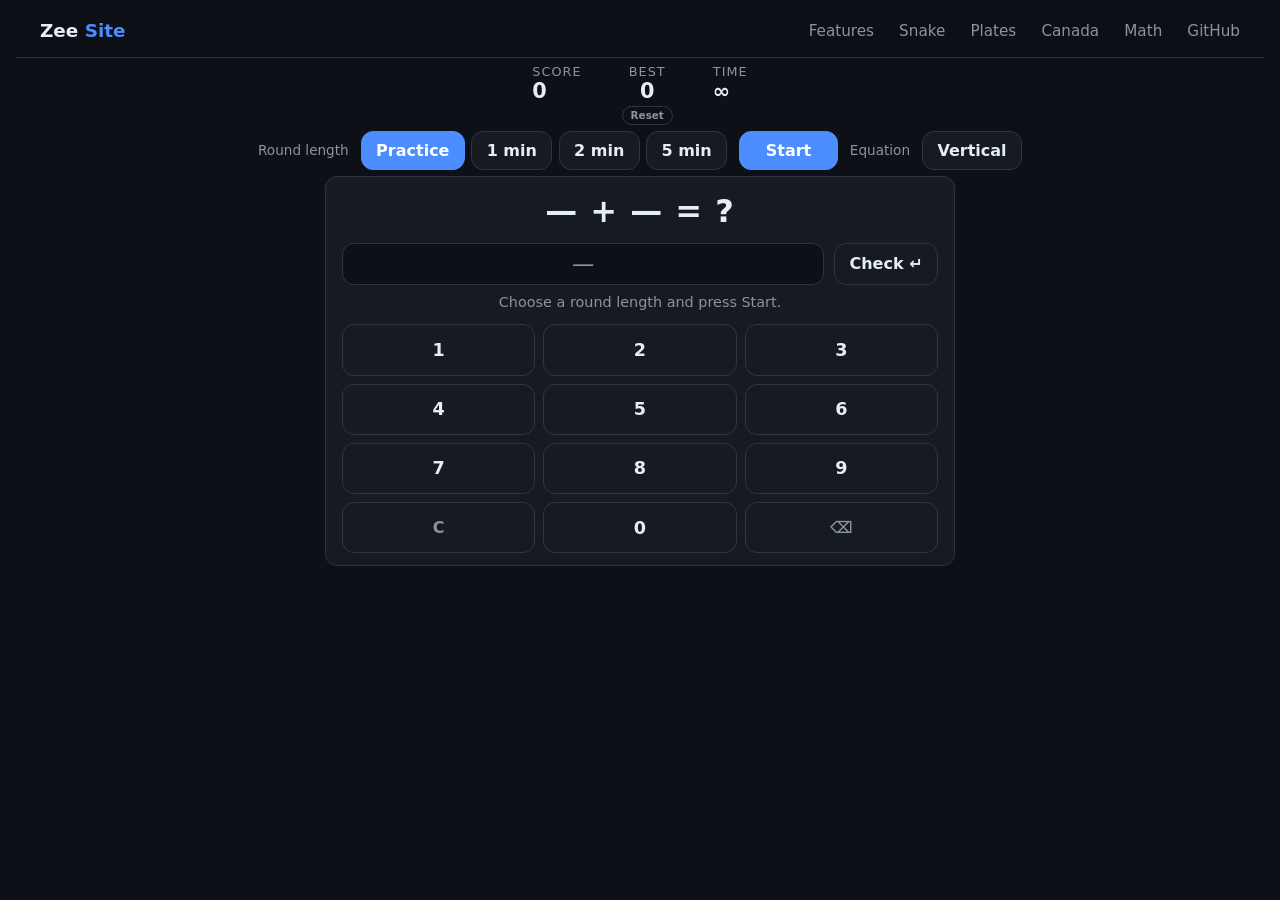
==== commit 3bca0bcc: "Remove blank space above header nav (top-align, trim padding)" ====
--- a/math.html
+++ b/math.html
@@ -21,19 +21,20 @@
     }
 
     * { margin: 0; padding: 0; box-sizing: border-box; }
+    html { background: var(--bg); }
     [hidden] { display: none !important; }
 
     body {
       font-family: system-ui, -apple-system, "Segoe UI", sans-serif;
       background: var(--bg);
       color: var(--text);
-      min-height: 100vh;
+      min-height: 0;
       display: flex;
       flex-direction: column;
       align-items: center;
-      justify-content: center;
+      justify-content: flex-start;
       gap: 0.9rem;
-      padding: 1.5rem;
+      padding: 1rem;
     }
 
     .nav {
@@ -319,10 +320,10 @@
 
     /* Desktop: two-column layout to avoid vertical scrolling on 1080p */
     @media (min-width: 900px) {
-      body { padding: 0.75rem 1rem; gap: 0.6rem; }
+      body { padding: 0.25rem 1rem; gap: 0.4rem; }
       .timebar { max-width: 630px; }
       .board-wrap { max-width: 630px; }
-      .game { flex-direction: row; align-items: flex-start; gap: 1.25rem; padding: 1rem 1.25rem; }
+      .game { flex-direction: row; align-items: flex-start; gap: 1.25rem; padding: 0.75rem 1rem; }
       .main-col { flex: 1 1 0; gap: 0.6rem; }
       .work {
         border-top: 1px solid var(--border);
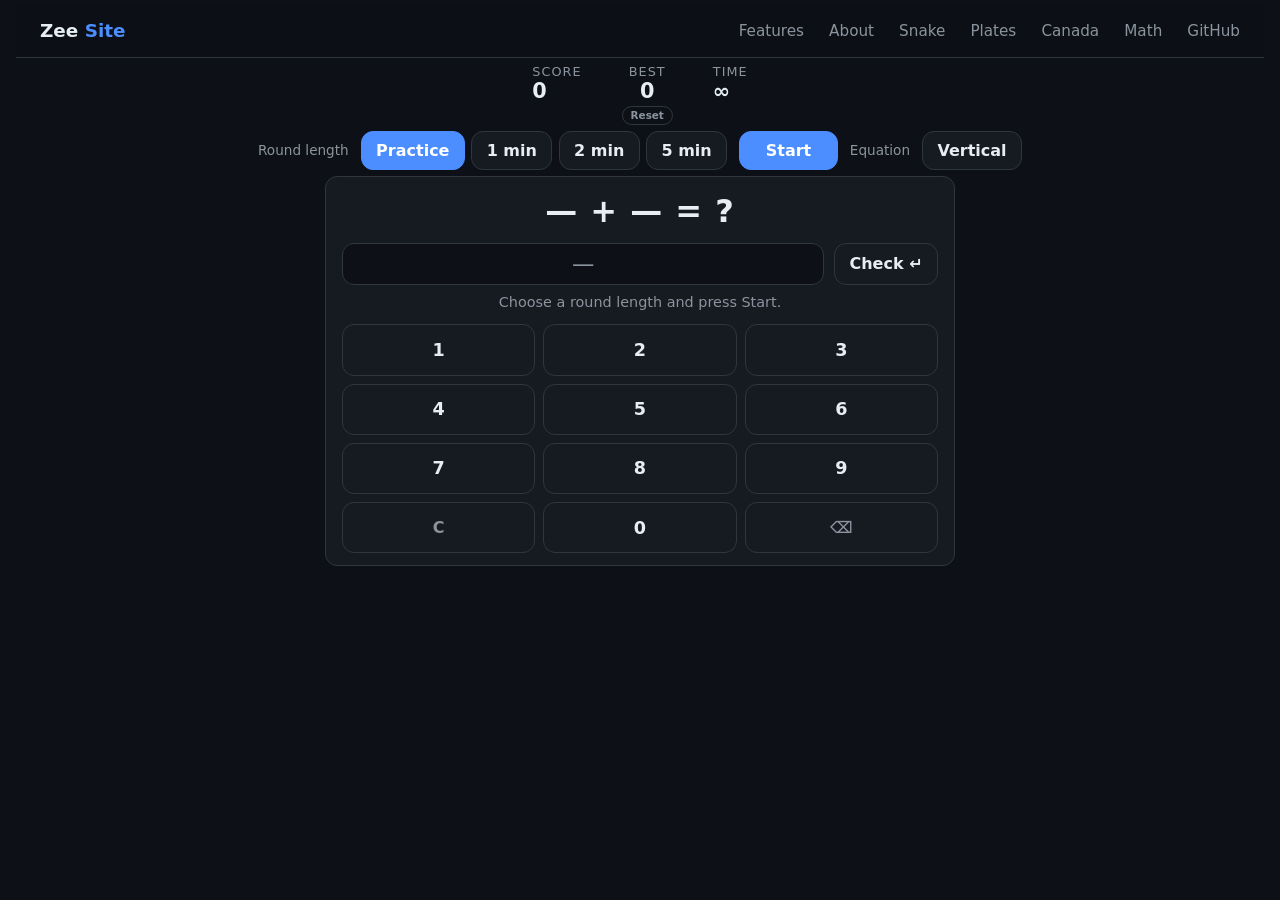
==== commit 4124efad: "Match index nav: add About link, unify link set/order" ====
--- a/math.html
+++ b/math.html
@@ -341,6 +341,7 @@
     <a class="brand" href="index.html">Zee<span> Site</span></a>
     <nav>
       <a href="index.html#features">Features</a>
+      <a href="index.html#about">About</a>
       <a href="snake.html">Snake</a>
       <a href="plates.html">Plates</a>
       <a href="plates-canada.html">Canada</a>
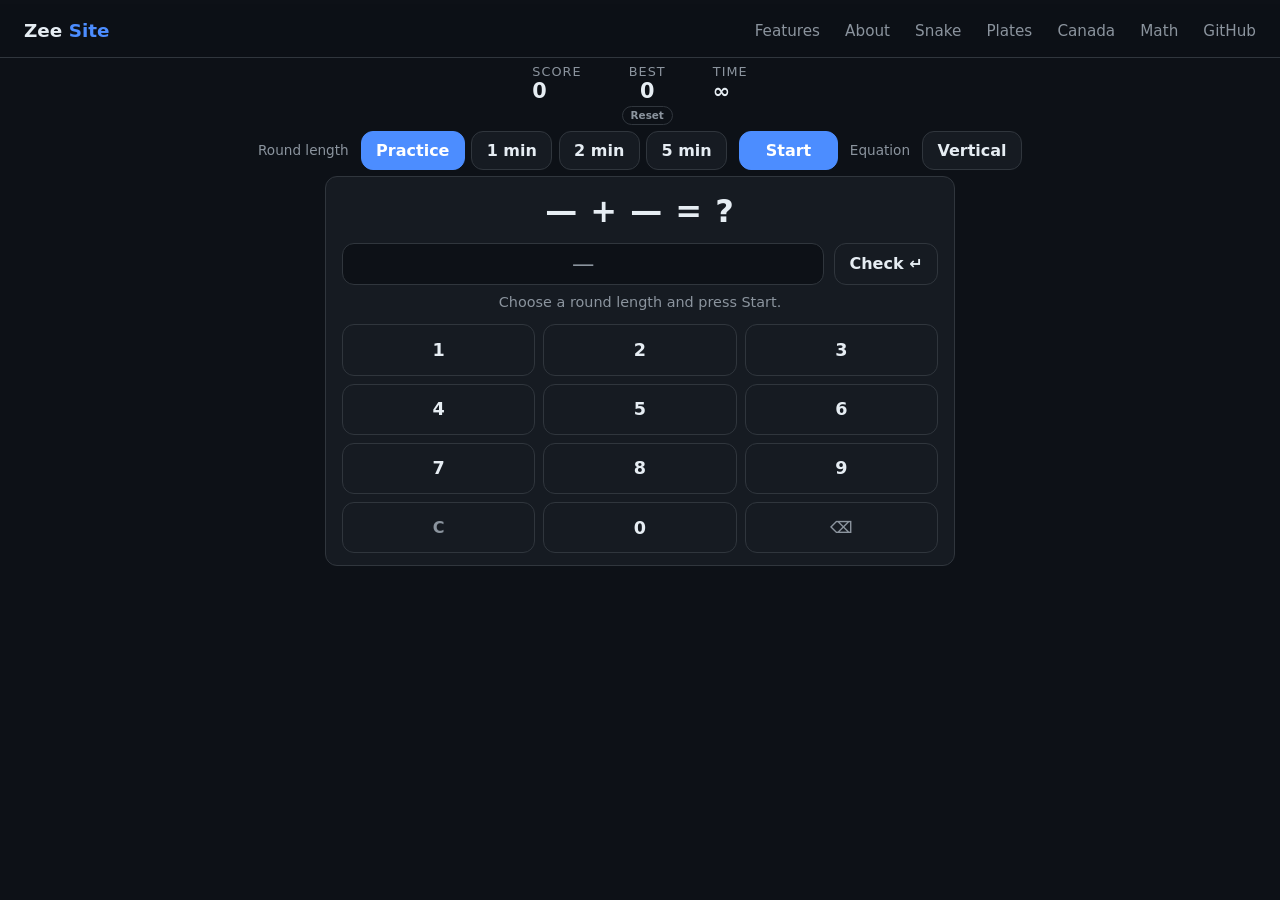
==== commit 93ecfc77: "Make nav full-width to match index (fix text shift on page switch)" ====
--- a/math.html
+++ b/math.html
@@ -34,7 +34,7 @@
       align-items: center;
       justify-content: flex-start;
       gap: 0.9rem;
-      padding: 1rem;
+      padding: 1rem 0;
     }
 
     .nav {
@@ -320,7 +320,7 @@
 
     /* Desktop: two-column layout to avoid vertical scrolling on 1080p */
     @media (min-width: 900px) {
-      body { padding: 0.25rem 1rem; gap: 0.4rem; }
+      body { padding: 0.25rem 0; gap: 0.4rem; }
       .timebar { max-width: 630px; }
       .board-wrap { max-width: 630px; }
       .game { flex-direction: row; align-items: flex-start; gap: 1.25rem; padding: 0.75rem 1rem; }
